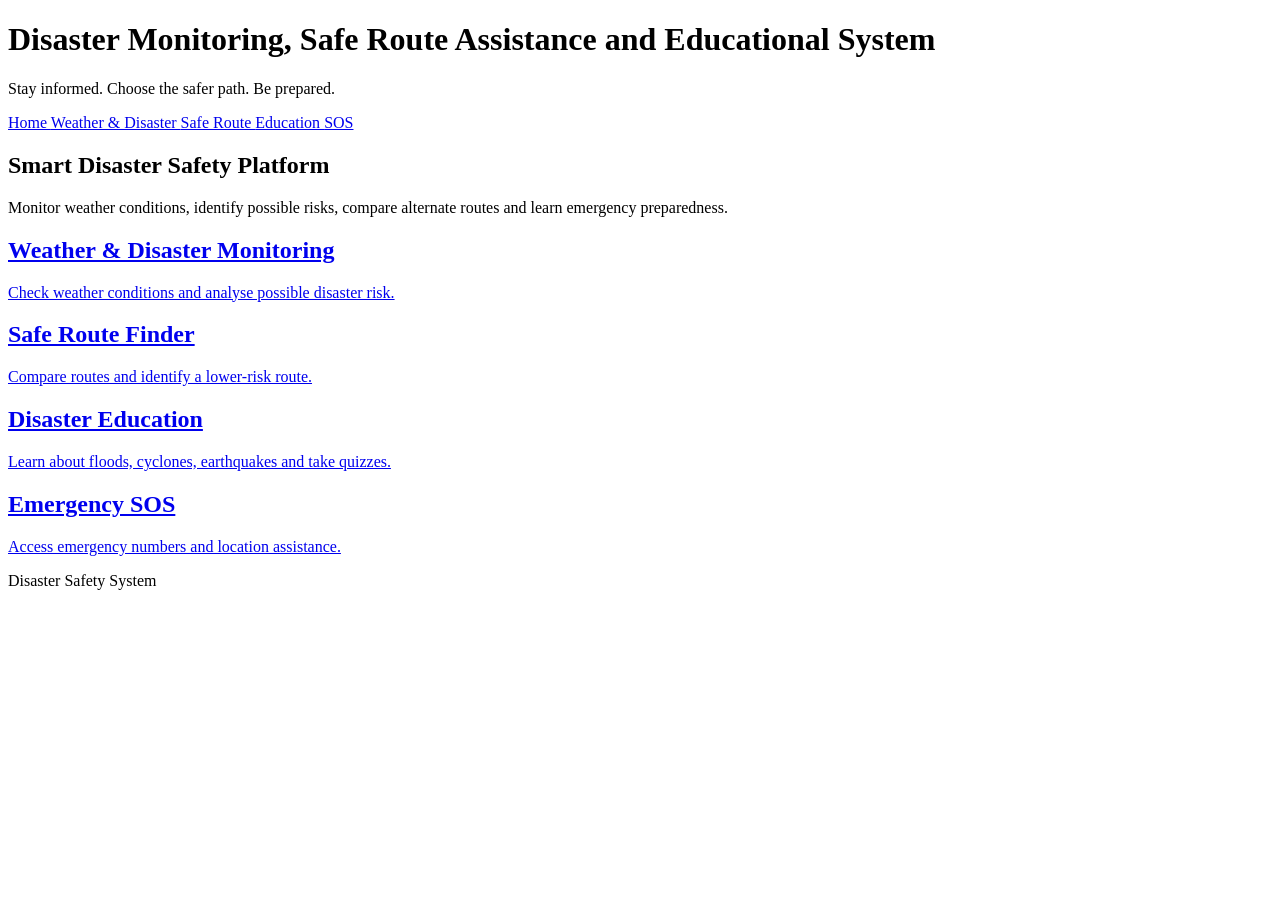
==== src/main/resources/templates/index.html @ 83046fa5 "Initial disaster safety system" ====
<!DOCTYPE html>

<html xmlns:th="http://www.thymeleaf.org">

<head>

    <meta charset="UTF-8">

    <meta
        name="viewport"
        content="width=device-width, initial-scale=1.0">

    <title>
        Disaster Safety System
    </title>

    <link
        rel="stylesheet"
        href="/css/style.css">

</head>

<body>

<header>

    <h1>
        Disaster Monitoring, Safe Route Assistance
        and Educational System
    </h1>

    <p>
        Stay informed. Choose the safer path.
        Be prepared.
    </p>

</header>

<nav>

    <a href="/">
        Home
    </a>

    <a href="/weather">
        Weather & Disaster
    </a>

    <a href="/route">
        Safe Route
    </a>

    <a href="/education">
        Education
    </a>

    <a href="/sos">
        SOS
    </a>

</nav>

<section class="hero">

    <h2>
        Smart Disaster Safety Platform
    </h2>

    <p>
        Monitor weather conditions,
        identify possible risks,
        compare alternate routes and
        learn emergency preparedness.
    </p>

</section>

<section class="cards">

    <a
        class="card"
        href="/weather">

        <h2>
            Weather & Disaster Monitoring
        </h2>

        <p>
            Check weather conditions and
            analyse possible disaster risk.
        </p>

    </a>

    <a
        class="card"
        href="/route">

        <h2>
            Safe Route Finder
        </h2>

        <p>
            Compare routes and identify a
            lower-risk route.
        </p>

    </a>

    <a
        class="card"
        href="/education">

        <h2>
            Disaster Education
        </h2>

        <p>
            Learn about floods, cyclones,
            earthquakes and take quizzes.
        </p>

    </a>

    <a
        class="card emergency-card"
        href="/sos">

        <h2>
            Emergency SOS
        </h2>

        <p>
            Access emergency numbers and
            location assistance.
        </p>

    </a>

</section>

<footer>

    Disaster Safety System

</footer>

</body>

</html>
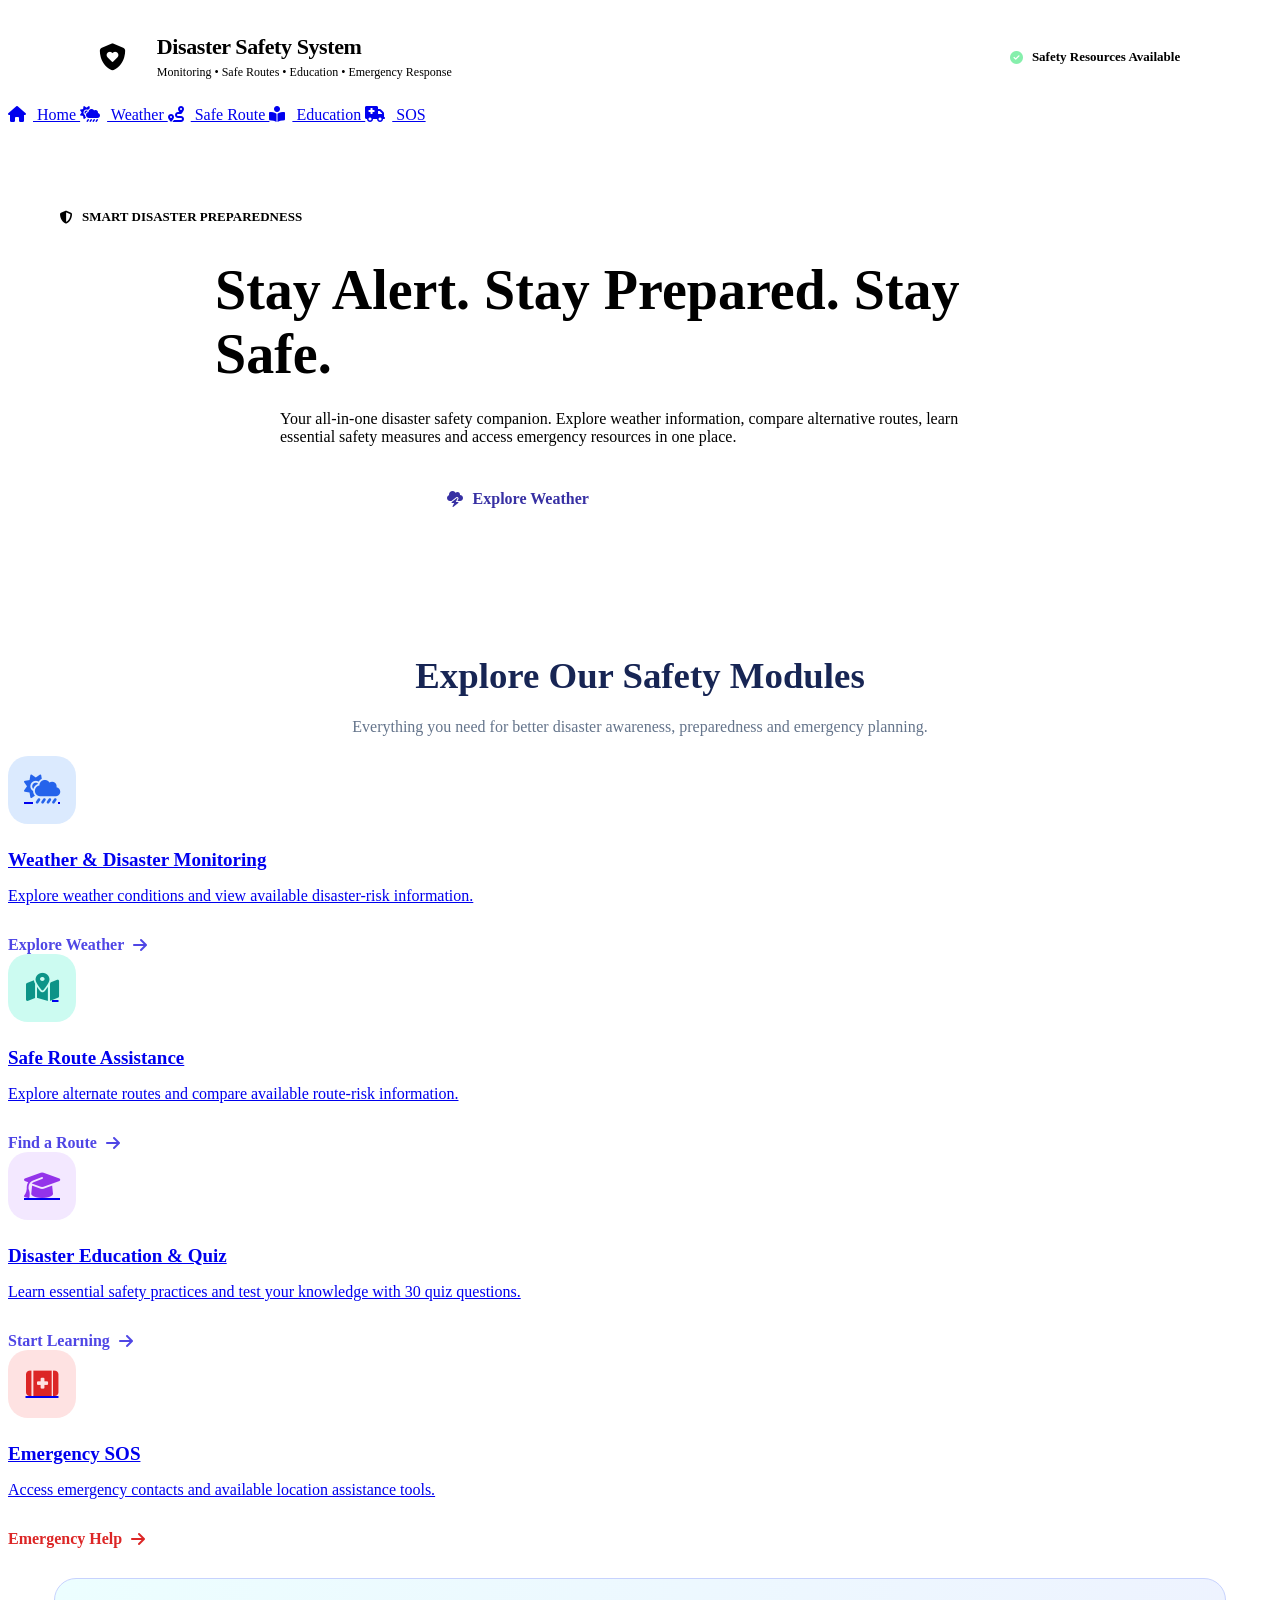
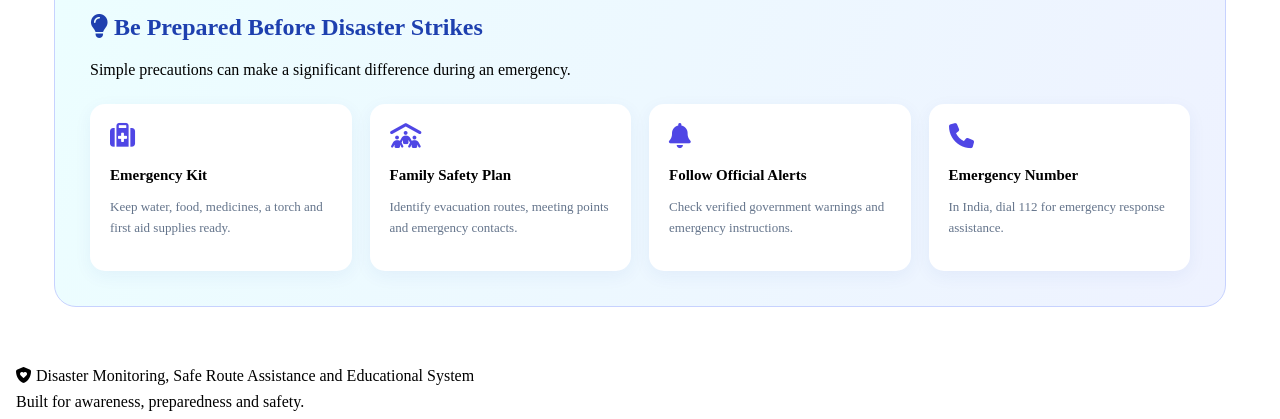
==== commit 02be33bc: "Updated Disaster Safety System with modern UI and quiz" ====
--- a/src/main/resources/templates/index.html
+++ b/src/main/resources/templates/index.html
@@ -1,150 +1,517 @@
+
 <!DOCTYPE html>
-
-<html xmlns:th="http://www.thymeleaf.org">
-
+<html lang="en" xmlns:th="http://www.thymeleaf.org">
 <head>
-
     <meta charset="UTF-8">
-
-    <meta
-        name="viewport"
-        content="width=device-width, initial-scale=1.0">
-
-    <title>
-        Disaster Safety System
-    </title>
-
-    <link
-        rel="stylesheet"
-        href="/css/style.css">
-
+    <meta name="viewport"
+          content="width=device-width, initial-scale=1.0">
+
+    <title>Disaster Safety | Smart Protection Platform</title>
+
+    <link rel="stylesheet" href="/css/style.css">
+
+    <link rel="stylesheet"
+          href="https://cdnjs.cloudflare.com/ajax/libs/font-awesome/6.5.2/css/all.min.css">
+
+    <style>
+        .brand-header {
+            padding: 20px 6%;
+            display: flex;
+            justify-content: space-between;
+            align-items: center;
+            gap: 20px;
+            text-align: left;
+        }
+
+        .brand {
+            display: flex;
+            align-items: center;
+            gap: 15px;
+        }
+
+        .brand-icon {
+            width: 58px;
+            height: 58px;
+            border-radius: 18px;
+            display: grid;
+            place-items: center;
+            background: rgba(255,255,255,.18);
+            font-size: 27px;
+            flex-shrink: 0;
+        }
+
+        .brand h1 {
+            font-size: 22px;
+            margin: 0 0 5px;
+            letter-spacing: -.4px;
+        }
+
+        .brand p {
+            font-size: 12px;
+            margin: 0;
+        }
+
+        .header-status {
+            display: flex;
+            align-items: center;
+            gap: 9px;
+            padding: 12px 16px;
+            border-radius: 30px;
+            background: rgba(255,255,255,.14);
+            font-size: 13px;
+            font-weight: 600;
+        }
+
+        .header-status i {
+            color: #86efac;
+        }
+
+        .dashboard-nav {
+            position: sticky;
+            top: 0;
+            z-index: 1000;
+        }
+
+        .dashboard-nav a i {
+            margin-right: 7px;
+        }
+
+        .dashboard-hero {
+            position: relative;
+            overflow: hidden;
+            padding: 75px 35px;
+        }
+
+        .hero-label {
+            display: inline-flex;
+            gap: 9px;
+            align-items: center;
+            padding: 9px 16px;
+            border: 1px solid rgba(255,255,255,.3);
+            background: rgba(255,255,255,.13);
+            border-radius: 30px;
+            font-size: 13px;
+            font-weight: 700;
+        }
+
+        .dashboard-hero h2 {
+            font-size: clamp(2rem, 4.5vw, 3.5rem);
+            line-height: 1.15;
+            margin: 23px auto;
+            max-width: 850px;
+        }
+
+        .dashboard-hero p {
+            max-width: 720px;
+            margin: 0 auto 28px;
+        }
+
+        .hero-actions {
+            display: flex;
+            justify-content: center;
+            flex-wrap: wrap;
+            gap: 15px;
+        }
+
+        .hero-btn {
+            display: inline-flex;
+            align-items: center;
+            gap: 10px;
+            padding: 15px 25px;
+            border-radius: 13px;
+            font-weight: 700;
+            text-decoration: none;
+            transition: .25s;
+        }
+
+        .hero-btn:hover {
+            transform: translateY(-4px);
+        }
+
+        .hero-btn-primary {
+            background: white;
+            color: #3730a3;
+        }
+
+        .hero-btn-secondary {
+            background: rgba(255,255,255,.14);
+            color: white;
+            border: 1px solid rgba(255,255,255,.45);
+        }
+
+        .section-heading {
+            max-width: 1100px;
+            margin: 55px auto 5px;
+            text-align: center;
+            padding: 0 20px;
+        }
+
+        .section-heading h2 {
+            font-size: clamp(1.6rem, 3vw, 2.3rem);
+            color: #172554;
+            margin: 0 0 12px;
+        }
+
+        .section-heading p {
+            color: #64748b;
+            line-height: 1.7;
+        }
+
+        .module-card {
+            min-height: 280px;
+        }
+
+        .module-icon {
+            width: 68px;
+            height: 68px;
+            display: grid;
+            place-items: center;
+            border-radius: 20px;
+            font-size: 29px;
+            margin-bottom: 25px;
+        }
+
+        .weather-icon {
+            background: #dbeafe;
+            color: #2563eb;
+        }
+
+        .route-icon {
+            background: #ccfbf1;
+            color: #0d9488;
+        }
+
+        .education-icon {
+            background: #f3e8ff;
+            color: #9333ea;
+        }
+
+        .sos-icon {
+            background: #fee2e2;
+            color: #dc2626;
+        }
+
+        .module-card h3 {
+            font-size: 19px;
+            margin-bottom: 12px;
+        }
+
+        .module-link {
+            display: inline-flex;
+            align-items: center;
+            gap: 9px;
+            font-weight: 700;
+            color: #4f46e5;
+            margin-top: 15px;
+        }
+
+        .emergency-card .module-link {
+            color: #dc2626;
+        }
+
+        .preparedness {
+            max-width: 1100px;
+            margin: 30px auto 60px;
+            padding: 35px;
+            background: linear-gradient(110deg, #ecfeff, #eef2ff);
+            border: 1px solid #c7d2fe;
+            border-radius: 22px;
+        }
+
+        .preparedness h2 {
+            color: #1e40af;
+            margin-top: 0;
+        }
+
+        .preparedness-grid {
+            display: grid;
+            grid-template-columns: repeat(auto-fit, minmax(190px, 1fr));
+            gap: 18px;
+            margin-top: 25px;
+        }
+
+        .tip {
+            background: white;
+            border-radius: 15px;
+            padding: 20px;
+            box-shadow: 0 5px 18px rgba(30,64,175,.06);
+        }
+
+        .tip i {
+            font-size: 25px;
+            color: #4f46e5;
+            margin-bottom: 13px;
+        }
+
+        .tip h3 {
+            font-size: 15px;
+            margin: 5px 0;
+        }
+
+        .tip p {
+            font-size: 13px;
+            color: #64748b;
+            line-height: 1.6;
+        }
+
+        .dashboard-footer {
+            margin-top: 30px;
+        }
+
+        .dashboard-footer p {
+            margin: 8px;
+        }
+
+        @media (max-width: 700px) {
+            .brand-header {
+                flex-direction: column;
+                text-align: center;
+            }
+
+            .brand {
+                flex-direction: column;
+            }
+
+            .dashboard-hero {
+                padding: 50px 20px;
+            }
+
+            .preparedness {
+                margin: 20px 15px 40px;
+                padding: 22px;
+            }
+
+            .header-status {
+                font-size: 12px;
+            }
+        }
+    </style>
 </head>
 
 <body>
 
-<header>
-
-    <h1>
+<header class="brand-header">
+    <div class="brand">
+        <div class="brand-icon">
+            <i class="fa-solid fa-shield-heart"></i>
+        </div>
+        <div>
+            <h1>Disaster Safety System</h1>
+            <p>Monitoring • Safe Routes • Education • Emergency Response</p>
+        </div>
+    </div>
+
+    <div class="header-status">
+        <i class="fa-solid fa-circle-check"></i>
+        Safety Resources Available
+    </div>
+</header>
+
+<nav class="dashboard-nav">
+    <a href="/" class="active">
+        <i class="fa-solid fa-house"></i> Home
+    </a>
+
+    <a href="/weather">
+        <i class="fa-solid fa-cloud-sun-rain"></i> Weather
+    </a>
+
+    <a href="/route">
+        <i class="fa-solid fa-route"></i> Safe Route
+    </a>
+
+    <a href="/education">
+        <i class="fa-solid fa-book-open-reader"></i> Education
+    </a>
+
+    <a href="/sos">
+        <i class="fa-solid fa-truck-medical"></i> SOS
+    </a>
+</nav>
+
+<main>
+
+    <section class="hero dashboard-hero">
+        <span class="hero-label">
+            <i class="fa-solid fa-shield-halved"></i>
+            SMART DISASTER PREPAREDNESS
+        </span>
+
+        <h2>
+            Stay Alert. Stay Prepared.
+            Stay Safe.
+        </h2>
+
+        <p>
+            Your all-in-one disaster safety companion.
+            Explore weather information, compare alternative
+            routes, learn essential safety measures and
+            access emergency resources in one place.
+        </p>
+
+        <div class="hero-actions">
+            <a href="/weather"
+               class="hero-btn hero-btn-primary">
+                <i class="fa-solid fa-cloud-bolt"></i>
+                Explore Weather
+            </a>
+
+            <a href="/sos"
+               class="hero-btn hero-btn-secondary">
+                <i class="fa-solid fa-phone-volume"></i>
+                Emergency Assistance
+            </a>
+        </div>
+    </section>
+
+    <section class="section-heading">
+        <h2>Explore Our Safety Modules</h2>
+        <p>
+            Everything you need for better disaster awareness,
+            preparedness and emergency planning.
+        </p>
+    </section>
+
+    <section class="cards">
+
+        <a class="card module-card" href="/weather">
+            <div class="module-icon weather-icon">
+                <i class="fa-solid fa-cloud-sun-rain"></i>
+            </div>
+
+            <h3>Weather & Disaster Monitoring</h3>
+
+            <p>
+                Explore weather conditions and view
+                available disaster-risk information.
+            </p>
+
+            <span class="module-link">
+                Explore Weather
+                <i class="fa-solid fa-arrow-right"></i>
+            </span>
+        </a>
+
+        <a class="card module-card" href="/route">
+            <div class="module-icon route-icon">
+                <i class="fa-solid fa-map-location-dot"></i>
+            </div>
+
+            <h3>Safe Route Assistance</h3>
+
+            <p>
+                Explore alternate routes and compare
+                available route-risk information.
+            </p>
+
+            <span class="module-link">
+                Find a Route
+                <i class="fa-solid fa-arrow-right"></i>
+            </span>
+        </a>
+
+        <a class="card module-card" href="/education">
+            <div class="module-icon education-icon">
+                <i class="fa-solid fa-graduation-cap"></i>
+            </div>
+
+            <h3>Disaster Education & Quiz</h3>
+
+            <p>
+                Learn essential safety practices and
+                test your knowledge with 30 quiz questions.
+            </p>
+
+            <span class="module-link">
+                Start Learning
+                <i class="fa-solid fa-arrow-right"></i>
+            </span>
+        </a>
+
+        <a class="card module-card emergency-card" href="/sos">
+            <div class="module-icon sos-icon">
+                <i class="fa-solid fa-kit-medical"></i>
+            </div>
+
+            <h3>Emergency SOS</h3>
+
+            <p>
+                Access emergency contacts and
+                available location assistance tools.
+            </p>
+
+            <span class="module-link">
+                Emergency Help
+                <i class="fa-solid fa-arrow-right"></i>
+            </span>
+        </a>
+
+    </section>
+
+    <section class="preparedness">
+        <h2>
+            <i class="fa-solid fa-lightbulb"></i>
+            Be Prepared Before Disaster Strikes
+        </h2>
+
+        <p>
+            Simple precautions can make a significant
+            difference during an emergency.
+        </p>
+
+        <div class="preparedness-grid">
+
+            <div class="tip">
+                <i class="fa-solid fa-suitcase-medical"></i>
+                <h3>Emergency Kit</h3>
+                <p>
+                    Keep water, food, medicines,
+                    a torch and first aid supplies ready.
+                </p>
+            </div>
+
+            <div class="tip">
+                <i class="fa-solid fa-people-roof"></i>
+                <h3>Family Safety Plan</h3>
+                <p>
+                    Identify evacuation routes,
+                    meeting points and emergency contacts.
+                </p>
+            </div>
+
+            <div class="tip">
+                <i class="fa-solid fa-bell"></i>
+                <h3>Follow Official Alerts</h3>
+                <p>
+                    Check verified government
+                    warnings and emergency instructions.
+                </p>
+            </div>
+
+            <div class="tip">
+                <i class="fa-solid fa-phone"></i>
+                <h3>Emergency Number</h3>
+                <p>
+                    In India, dial 112 for
+                    emergency response assistance.
+                </p>
+            </div>
+
+        </div>
+    </section>
+
+</main>
+
+<footer class="dashboard-footer">
+    <p>
+        <i class="fa-solid fa-shield-heart"></i>
         Disaster Monitoring, Safe Route Assistance
         and Educational System
-    </h1>
-
+    </p>
     <p>
-        Stay informed. Choose the safer path.
-        Be prepared.
+        Built for awareness, preparedness and safety.
     </p>
-
-</header>
-
-<nav>
-
-    <a href="/">
-        Home
-    </a>
-
-    <a href="/weather">
-        Weather & Disaster
-    </a>
-
-    <a href="/route">
-        Safe Route
-    </a>
-
-    <a href="/education">
-        Education
-    </a>
-
-    <a href="/sos">
-        SOS
-    </a>
-
-</nav>
-
-<section class="hero">
-
-    <h2>
-        Smart Disaster Safety Platform
-    </h2>
-
-    <p>
-        Monitor weather conditions,
-        identify possible risks,
-        compare alternate routes and
-        learn emergency preparedness.
-    </p>
-
-</section>
-
-<section class="cards">
-
-    <a
-        class="card"
-        href="/weather">
-
-        <h2>
-            Weather & Disaster Monitoring
-        </h2>
-
-        <p>
-            Check weather conditions and
-            analyse possible disaster risk.
-        </p>
-
-    </a>
-
-    <a
-        class="card"
-        href="/route">
-
-        <h2>
-            Safe Route Finder
-        </h2>
-
-        <p>
-            Compare routes and identify a
-            lower-risk route.
-        </p>
-
-    </a>
-
-    <a
-        class="card"
-        href="/education">
-
-        <h2>
-            Disaster Education
-        </h2>
-
-        <p>
-            Learn about floods, cyclones,
-            earthquakes and take quizzes.
-        </p>
-
-    </a>
-
-    <a
-        class="card emergency-card"
-        href="/sos">
-
-        <h2>
-            Emergency SOS
-        </h2>
-
-        <p>
-            Access emergency numbers and
-            location assistance.
-        </p>
-
-    </a>
-
-</section>
-
-<footer>
-
-    Disaster Safety System
-
 </footer>
 
 </body>
-
-</html>+</html>
